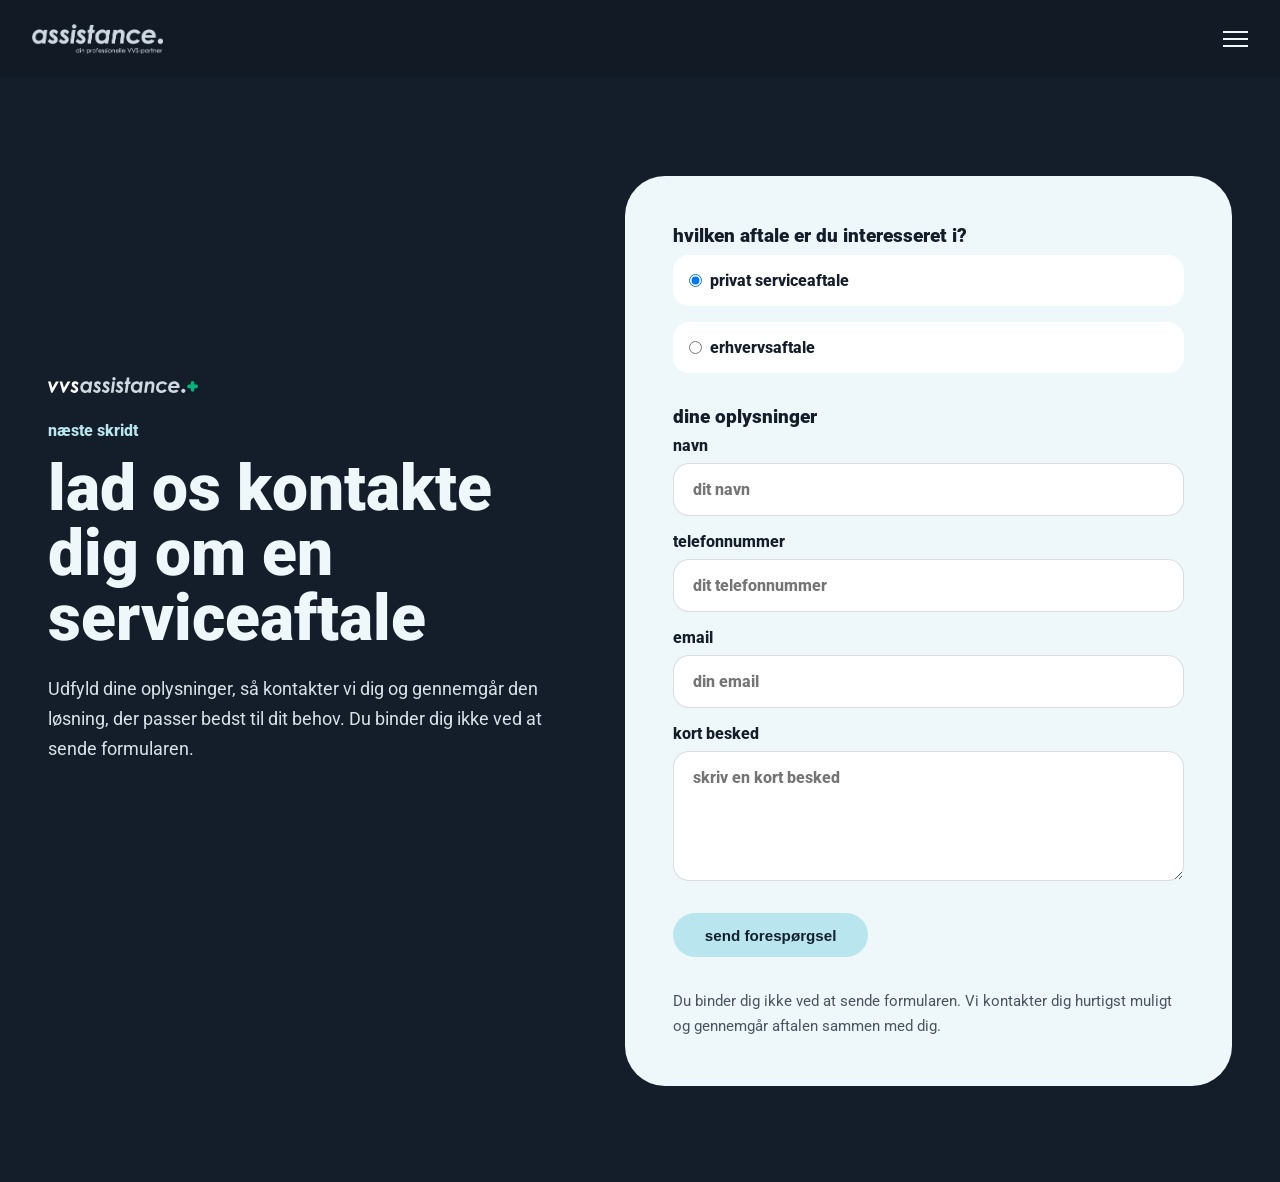
==== kontakt-flow.html @ 4e6fcaf2 "html, scss, javascript" ====
<!doctype html>
<html lang="da">
  <head>
    <meta charset="utf-8">
    <meta name="viewport" content="width=device-width, initial-scale=1">
    <title>Kontakt om serviceaftale</title>

    <link rel="icon" type="image/svg+xml" href="./assets/images/favicon.svg">
    <link rel="stylesheet" href="./assets/styles/style.css">
    <script src="./js/main.js" defer></script>

    <!-- google fonts -->
    <link rel="preconnect" href="https://fonts.googleapis.com">
    <link rel="preconnect" href="https://fonts.gstatic.com" crossorigin>
    <link href="https://fonts.googleapis.com/css2?family=Roboto:wght@100..900&display=swap" rel="stylesheet">
  </head>

  <body>
    <!-- header -->
    <header class="header">
      <div class="header__inner">
        <a href="index.html">
          <img src="./assets/images/logo.png" alt="VVS Assistance logo" class="header__logo">
        </a>

        <button class="header__burger" id="burgerBtn" aria-label="åbn menu">
          <span></span>
          <span></span>
          <span></span>
        </button>
      </div>

      <!-- fuldskærmsmenu -->
      <nav class="menu" id="menu">
        <button class="menu__close" id="closeBtn" aria-label="luk menu">✕</button>

        <ul class="menu__list">
          <li><a href="#">Ring til os</a></li>
          <li><a href="#">Akut</a></li>
          <li><a href="#">Book online</a></li>
          <li><a href="#">Få et VVS-tilbud</a></li>
          <li><a href="#">Erhverv</a></li>
          <li><a href="#">Om os</a></li>
          <li>
            <a href="service-aftale.html" class="menu__logo-link">
              <img 
                src="./assets/images/vvsassistance+.svg" 
                alt="VVS Assistance+"
                class="menu__service-logo"
              >
            </a>
          </li>
        </ul>
      </nav>
    </header>

    <main>
      <!-- kontaktflow -->
      <section class="contact-flow">
        <article class="contact-flow__intro">
            <img 
            src="./assets/images/vvsassistance+.svg" 
            alt="VVS Assistance Plus logo"
            class="contact-flow__logo"
          >
          
          <p class="contact-flow__eyebrow">næste skridt</p>

          <h1 class="contact-flow__title">
            lad os kontakte dig om en serviceaftale
          </h1>

          <p class="contact-flow__text">
            Udfyld dine oplysninger, så kontakter vi dig og gennemgår den løsning,
            der passer bedst til dit behov. Du binder dig ikke ved at sende formularen.
          </p>
        </article>

        <article class="contact-flow__card">
            <form class="contact-form" id="contactForm">
            <!-- valg af aftale -->
            <fieldset class="contact-form__group">
              <legend>hvilken aftale er du interesseret i?</legend>

              <label class="contact-form__choice">
                <input type="radio" name="aftale" value="privat" checked>
                <span>privat serviceaftale</span>
              </label>

              <label class="contact-form__choice">
                <input type="radio" name="aftale" value="erhverv">
                <span>erhvervsaftale</span>
              </label>
            </fieldset>

            <!-- kontaktoplysninger -->
            <fieldset class="contact-form__group">
              <legend>dine oplysninger</legend>

              <label>
                navn
                <input type="text" name="navn" placeholder="dit navn">
              </label>

              <label>
                telefonnummer
                <input type="tel" name="telefon" placeholder="dit telefonnummer">
              </label>

              <label>
                email
                <input type="email" name="email" placeholder="din email">
              </label>

              <label>
                kort besked
                <textarea name="besked" placeholder="skriv en kort besked"></textarea>
              </label>
            </fieldset>

            <button type="submit" class="button contact-form__button">
              send forespørgsel
            </button>

            <p class="contact-form__note">
                Du binder dig ikke ved at sende formularen. Vi kontakter dig hurtigst muligt og gennemgår aftalen sammen med dig.
              </p>
          </form>

          <div class="contact-success" id="contactSuccess">
            <h2>tak for din henvendelse</h2>
          
            <p>
              Vi har modtaget din forespørgsel og vender tilbage hurtigst muligt
              for at gennemgå den løsning, der passer bedst til dit behov.
            </p>
          </div>

        </article>
      </section>
    </main>
  </body>
</html>
---- assets/styles/style.css ----
@charset "UTF-8";
.header {
  position: absolute;
  top: 0;
  z-index: 10;
  width: 100%;
  background-color: #121a26;
}
.header__inner {
  display: flex;
  align-items: center;
  justify-content: space-between;
  padding: 1.5rem 2rem;
}
.header__logo {
  display: block;
  height: 30px;
}
.header__burger {
  border: none;
  background: none;
  cursor: pointer;
}
.header__burger span {
  display: block;
  width: 25px;
  height: 2px;
  margin: 5px 0;
  background-color: #eef8fb;
}

.button {
  display: inline-block;
  width: 100%;
  padding: 0.85rem 1.4rem;
  font-size: 0.95rem;
  font-weight: 700;
  border-radius: 999px;
  background-color: #b9e5ee;
  color: #13202d;
  text-align: center;
  text-decoration: none;
}

.service-plus {
  position: relative;
  z-index: 2;
  width: 100%;
  margin-top: 0;
  padding-top: 4rem;
  background-color: #141e2b;
  color: #eef8fb;
}
.service-plus__inner {
  display: grid;
  grid-template-columns: 0.9fr 1.35fr;
  align-items: center;
  gap: 6rem;
  max-width: 1450px;
  margin: 0 auto;
  padding: 4rem 4rem 6rem;
}
.service-plus__eyebrow {
  margin-bottom: 1rem;
  color: #b9e5ee;
  font-weight: 800;
}
.service-plus__title {
  max-width: 620px;
  margin-bottom: 1.5rem;
  font-size: clamp(2.3rem, 3.5vw, 3.8rem);
  line-height: 1.05;
}
.service-plus__text {
  max-width: 580px;
  margin-bottom: 2rem;
  font-size: 1rem;
  line-height: 1.7;
  opacity: 0.9;
}
.service-plus__button {
  width: -moz-fit-content;
  width: fit-content;
  padding-right: 2rem;
  padding-left: 2rem;
}
.service-plus__card {
  width: 100%;
  max-width: 820px;
  padding: 2rem 1.2rem;
  border-radius: 2.5rem;
  background-color: #eef8fb;
  color: #141e2b;
  box-shadow: 0 25px 60px rgba(0, 0, 0, 0.25);
}
.service-plus__card h3 {
  margin-bottom: 0.5rem;
  font-size: 2rem;
}
.service-plus__card p {
  margin-bottom: 2rem;
  opacity: 0.75;
}
.service-plus__table {
  width: 100%;
  border-collapse: collapse;
}
.service-plus__table tr {
  border-bottom: 1px solid rgba(20, 30, 43, 0.1);
}
.service-plus__table tr:last-child {
  border-bottom: none;
}
.service-plus__table th,
.service-plus__table td {
  padding: 0.9rem 0;
  text-align: left;
  font-size: 1rem;
}
.service-plus__table th {
  font-weight: 900;
}
.service-plus__table th:not(:first-child),
.service-plus__table td:not(:first-child) {
  text-align: center;
}

@media (max-width: 900px) {
  .service-plus {
    padding-top: 6rem;
  }
  .service-plus__inner {
    grid-template-columns: 1fr;
    gap: 3rem;
    padding: 2rem 1.5rem 5rem;
  }
  .service-plus__button {
    width: 100%;
  }
  .service-plus__card {
    padding: 2rem;
  }
}
.service-page-hero {
  min-height: 70vh;
  padding: 11rem 3rem 5rem;
  background-color: #141e2b;
  color: #eef8fb;
}
.service-page-hero__eyebrow {
  margin-bottom: 1rem;
  color: #b9e5ee;
  font-weight: 800;
}
.service-page-hero__title {
  max-width: 850px;
  font-size: clamp(2.8rem, 5vw, 5.2rem);
  margin-bottom: 1.5rem;
  line-height: 1.02;
  font-weight: 900;
}
.service-page-hero__text {
  max-width: 720px;
  font-size: 1.1rem;
  line-height: 1.7;
  opacity: 0.9;
}

.agreement-options {
  display: grid;
  grid-template-columns: repeat(2, minmax(0, 1fr));
  gap: 3rem;
  padding: 2rem 3rem 4rem;
  background-color: #141e2b;
}

.agreement-card {
  padding: 3rem;
  border-radius: 2.5rem;
  background-color: #eef8fb;
  color: #141e2b;
}
.agreement-card__label {
  margin-bottom: 1rem;
  color: #00b67a;
  font-weight: 900;
}
.agreement-card__title {
  margin-bottom: 1rem;
  font-size: clamp(2rem, 3vw, 3.2rem);
  line-height: 1.05;
}
.agreement-card__text {
  max-width: 560px;
  margin-bottom: 2rem;
  font-size: 1rem;
  line-height: 1.7;
  opacity: 0.8;
}
.agreement-card__list {
  margin-bottom: 2rem;
  padding-left: 1.2rem;
}
.agreement-card__list li {
  margin-bottom: 0.8rem;
  font-weight: 700;
}
.agreement-card__button {
  width: -moz-fit-content;
  width: fit-content;
  padding-right: 2rem;
  padding-left: 2rem;
}
.agreement-card__price {
  margin-top: 0.9rem;
  font-size: 0.78rem;
  line-height: 1.4;
  color: rgba(20, 30, 43, 0.6);
  font-weight: 600;
  letter-spacing: 0.01em;
}

.agreement-process {
  padding: 4rem 3rem 7rem;
  background-color: #eef8fb;
  color: #141e2b;
}
.agreement-process__eyebrow {
  margin-bottom: 1rem;
  color: #00b67a;
  font-weight: 900;
}
.agreement-process__title {
  max-width: 760px;
  margin-bottom: 3rem;
  font-size: clamp(2.2rem, 4vw, 4rem);
  line-height: 1.05;
}
.agreement-process__steps {
  display: grid;
  grid-template-columns: repeat(3, minmax(0, 1fr));
  gap: 2rem;
}
.agreement-process__step {
  padding: 2rem;
  border-radius: 2rem;
  background-color: #ffffff;
}
.agreement-process__step span {
  display: block;
  margin-bottom: 1.5rem;
  color: #b9e5ee;
  font-size: 2rem;
  font-weight: 900;
}
.agreement-process__step h3 {
  margin-bottom: 1rem;
  font-size: 1.4rem;
}
.agreement-process__step p {
  line-height: 1.6;
  opacity: 0.75;
}

@media (max-width: 900px) {
  .service-page-hero {
    min-height: auto;
    padding: 8rem 1.5rem 2.5rem;
  }
  .agreement-options {
    grid-template-columns: 1fr;
    padding: 0 1.5rem 5rem;
  }
  .agreement-card {
    padding: 2rem;
  }
  .agreement-card__button {
    width: 100%;
  }
  .agreement-process {
    padding: 4rem 1.5rem 5rem;
  }
  .agreement-process__steps {
    grid-template-columns: 1fr;
  }
}
.contact-flow {
  display: grid;
  grid-template-columns: 0.9fr 1.1fr;
  gap: 5rem;
  min-height: 100vh;
  padding: 11rem 3rem 6rem;
  background-color: #141e2b;
  color: #eef8fb;
}
.contact-flow__intro {
  align-self: center;
  transform: translateY(-60px);
}
.contact-flow__eyebrow {
  margin-bottom: 1rem;
  color: #b9e5ee;
  font-weight: 800;
}
.contact-flow__title {
  max-width: 720px;
  margin-bottom: 1.5rem;
  font-size: clamp(2.8rem, 5vw, 5.8rem);
  line-height: 1.02;
  font-weight: 900;
}
.contact-flow__text {
  max-width: 620px;
  font-size: 1.1rem;
  line-height: 1.7;
  opacity: 0.9;
}
.contact-flow__card {
  align-self: center;
  padding: 3rem;
  border-radius: 2.5rem;
  background-color: #eef8fb;
  color: #141e2b;
}

.contact-form {
  display: grid;
  gap: 2rem;
}
.contact-form__group {
  display: grid;
  gap: 1rem;
  border: none;
}
.contact-form__group legend {
  margin-bottom: 0.5rem;
  font-size: 1.2rem;
  font-weight: 900;
}
.contact-form__group label {
  display: grid;
  gap: 0.5rem;
  font-weight: 800;
}
.contact-form__group input,
.contact-form__group textarea {
  width: 100%;
  padding: 1rem 1.2rem;
  border: 1px solid rgba(20, 30, 43, 0.15);
  border-radius: 1rem;
  background-color: #ffffff;
  color: #141e2b;
  font: inherit;
}
.contact-form__group textarea {
  min-height: 130px;
  resize: vertical;
}
.contact-form__choice {
  display: flex !important;
  align-items: center;
  gap: 0.8rem;
  padding: 1rem;
  border-radius: 1rem;
  background-color: #ffffff;
  cursor: pointer;
}
.contact-form__choice input {
  width: auto;
}
.contact-form__choice span {
  font-weight: 800;
}
.contact-form__button {
  width: -moz-fit-content;
  width: fit-content;
  padding-right: 2rem;
  padding-left: 2rem;
  border: none;
  cursor: pointer;
}
.contact-form__note {
  max-width: 520px;
  font-size: 0.95rem;
  line-height: 1.6;
  opacity: 0.75;
}

@media (max-width: 900px) {
  .contact-flow {
    grid-template-columns: 1fr;
    gap: 3rem;
    padding: 9rem 1.5rem 5rem;
  }
  .contact-flow__intro {
    transform: none;
  }
  .contact-flow__card {
    padding: 2rem;
  }
  .contact-form__button {
    width: 100%;
  }
}
.contact-success {
  display: none;
  text-align: center;
}
.contact-success h2 {
  margin-bottom: 1rem;
  font-size: clamp(2rem, 4vw, 3rem);
  line-height: 1.1;
  font-weight: 900;
}
.contact-success p {
  max-width: 500px;
  margin: 0 auto;
  line-height: 1.7;
  opacity: 0.8;
}
.contact-success.active {
  display: block;
}

* {
  margin: 0;
  padding: 0;
  box-sizing: border-box;
}

html,
body {
  width: 100%;
  overflow-x: hidden;
}

body {
  font-family: "Roboto", sans-serif;
  background-color: #141e2b;
  color: #eef8fb;
}

.menu {
  position: fixed;
  inset: 0;
  z-index: 999;
  display: none;
  flex-direction: column;
  justify-content: center;
  width: 100%;
  min-height: 100vh;
  padding: 3rem;
  background-color: #141e2b;
}
.menu.active {
  display: flex;
}
.menu__close {
  position: absolute;
  top: 2rem;
  right: 2rem;
  border: none;
  background: none;
  color: #eef8fb;
  font-size: 2rem;
  cursor: pointer;
}
.menu__list {
  list-style: none;
}
.menu__list li {
  margin-bottom: 1.5rem;
}
.menu__list a {
  color: #eef8fb;
  text-decoration: none;
  font-size: 1.5rem;
  font-weight: 700;
}
.menu__logo-link {
  display: inline-block;
}
.menu__service-logo {
  width: 190px;
  height: auto;
  display: block;
  margin-top: 0.4rem;
}

@media (max-width: 800px) {
  .menu__service-logo {
    width: 170px;
  }
}
.service-plus__logo,
.service-page-hero__logo {
  width: 160px;
  margin-bottom: 1.4rem;
}

@media (max-width: 900px) {
  .service-plus__logo,
  .service-page-hero__logo {
    width: 135px;
  }
}
.service-plus__card-logo {
  width: 240px;
  margin-bottom: 1rem;
}

@media (max-width: 900px) {
  .service-plus__card-logo {
    width: 190px;
  }
}
.contact-flow__logo {
  width: 150px;
  margin-bottom: 1.5rem;
}

@media (max-width: 900px) {
  .contact-flow__logo {
    width: 125px;
  }
}
.vvs-check {
  display: inline-block;
}
.vvs-check summary {
  cursor: pointer;
  list-style: none;
  font-weight: inherit;
}
.vvs-check summary::-webkit-details-marker {
  display: none;
}
.vvs-check summary::after {
  content: "v";
  margin-left: 0.4rem;
  color: #00b67a;
  font-weight: 900;
}
.vvs-check[open] summary::after {
  content: "−";
}
.vvs-check p {
  max-width: 420px;
  margin-top: 0.55rem;
  font-size: 0.85rem;
  line-height: 1.5;
  color: rgba(20, 30, 43, 0.65);
  font-weight: 500;
}/*# sourceMappingURL=style.css.map */
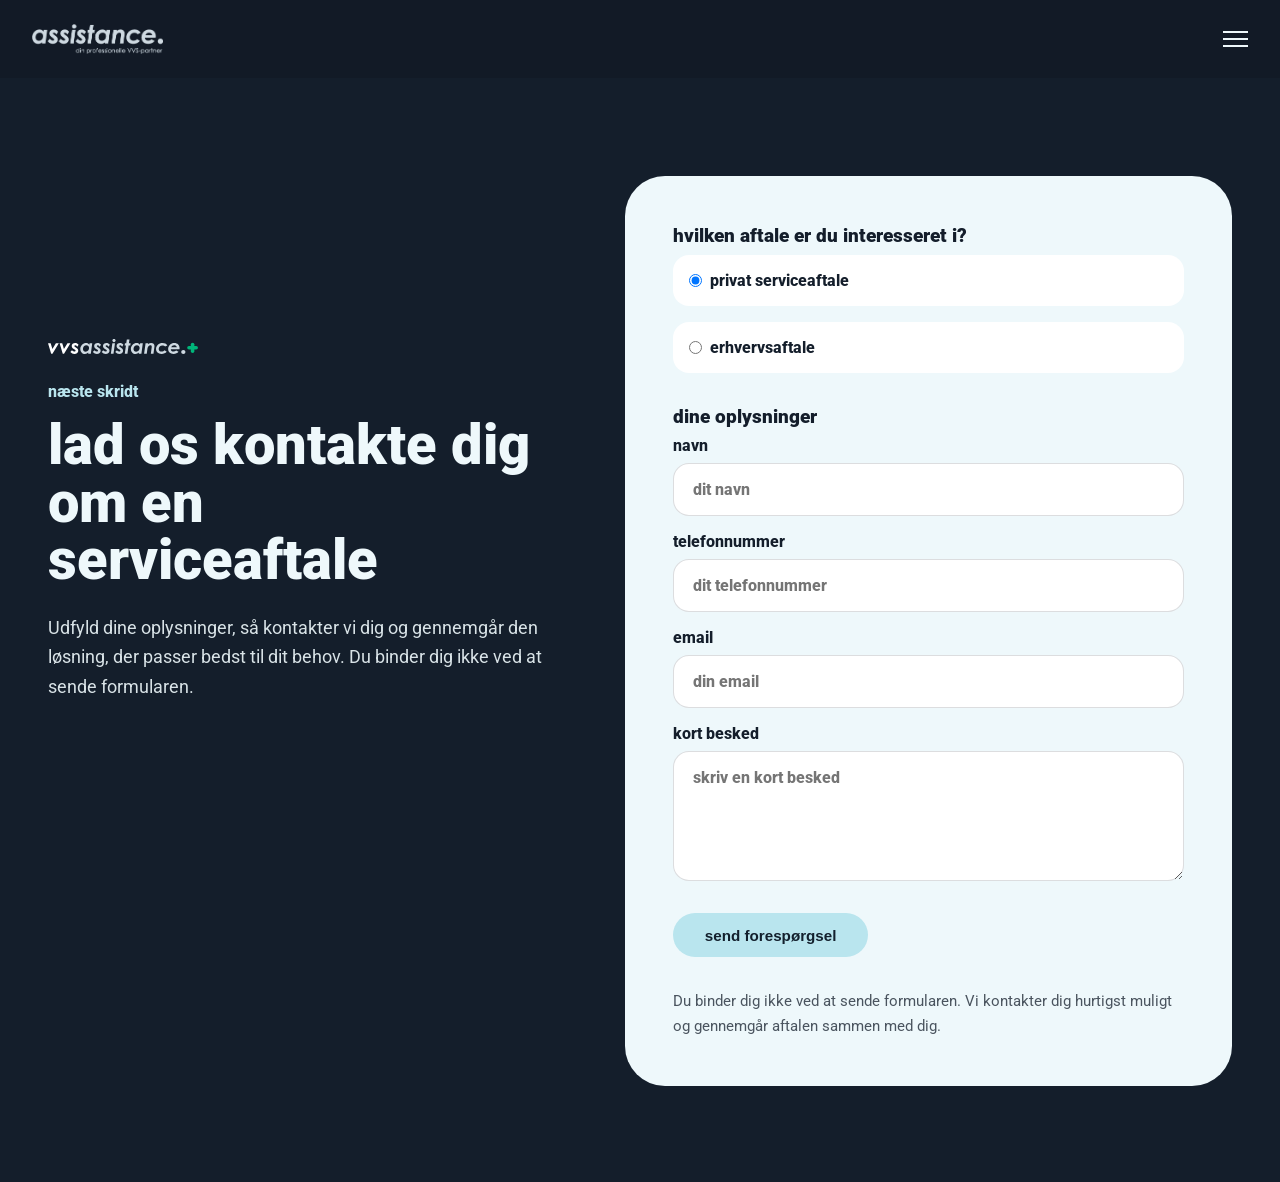
==== commit a83ca357: "kontaktflow" ====
--- a/kontakt-flow.html
+++ b/kontakt-flow.html
@@ -131,8 +131,7 @@
             <h2>tak for din henvendelse</h2>
           
             <p>
-              Vi har modtaget din forespørgsel og vender tilbage hurtigst muligt
-              for at gennemgå den løsning, der passer bedst til dit behov.
+                Vi kontakter dig hurtigst muligt for at høre mere om dit behov og gennemgå, om en serviceaftale giver mening for dig.
             </p>
           </div>
 
--- a/assets/styles/style.css
+++ b/assets/styles/style.css
@@ -140,6 +140,19 @@
   .service-plus__card {
     padding: 2rem;
   }
+  .service-plus__table th,
+  .service-plus__table td {
+    padding: 1rem 0.6rem;
+    font-size: 0.95rem;
+  }
+  .service-plus__table th:first-child,
+  .service-plus__table td:first-child {
+    padding-right: 1.2rem;
+  }
+  .service-plus__table th:not(:first-child),
+  .service-plus__table td:not(:first-child) {
+    min-width: 70px;
+  }
 }
 .service-page-hero {
   min-height: 70vh;
@@ -289,13 +302,15 @@
   grid-template-columns: 0.9fr 1.1fr;
   gap: 5rem;
   min-height: 100vh;
+  max-width: 1500px;
+  margin: 0 auto;
   padding: 11rem 3rem 6rem;
   background-color: #141e2b;
   color: #eef8fb;
 }
 .contact-flow__intro {
   align-self: center;
-  transform: translateY(-60px);
+  transform: translateY(-110px);
 }
 .contact-flow__eyebrow {
   margin-bottom: 1rem;
@@ -305,7 +320,7 @@
 .contact-flow__title {
   max-width: 720px;
   margin-bottom: 1.5rem;
-  font-size: clamp(2.8rem, 5vw, 5.8rem);
+  font-size: clamp(2.8rem, 4.4vw, 5rem);
   line-height: 1.02;
   font-weight: 900;
 }
@@ -333,9 +348,12 @@
   border: none;
 }
 .contact-form__group legend {
+  width: 100%;
+  display: block;
   margin-bottom: 0.5rem;
   font-size: 1.2rem;
   font-weight: 900;
+  white-space: nowrap;
 }
 .contact-form__group label {
   display: grid;
